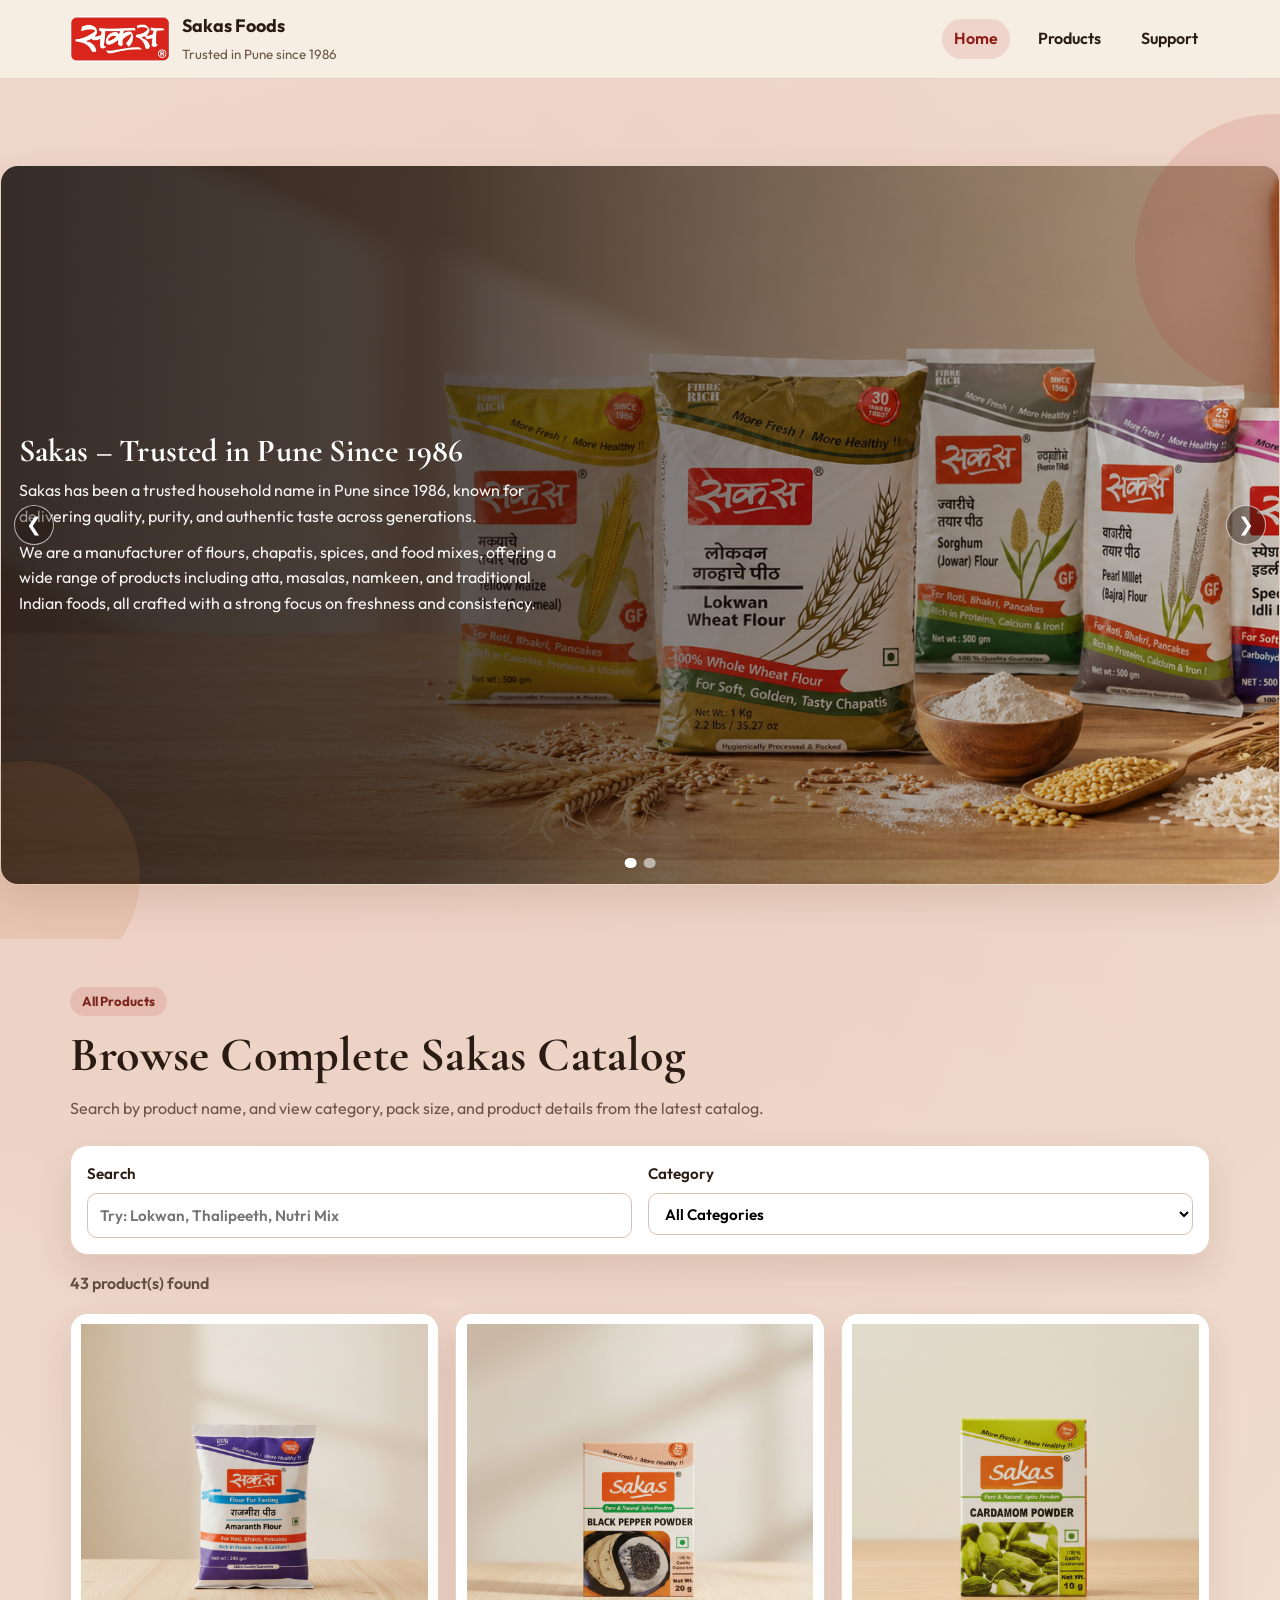
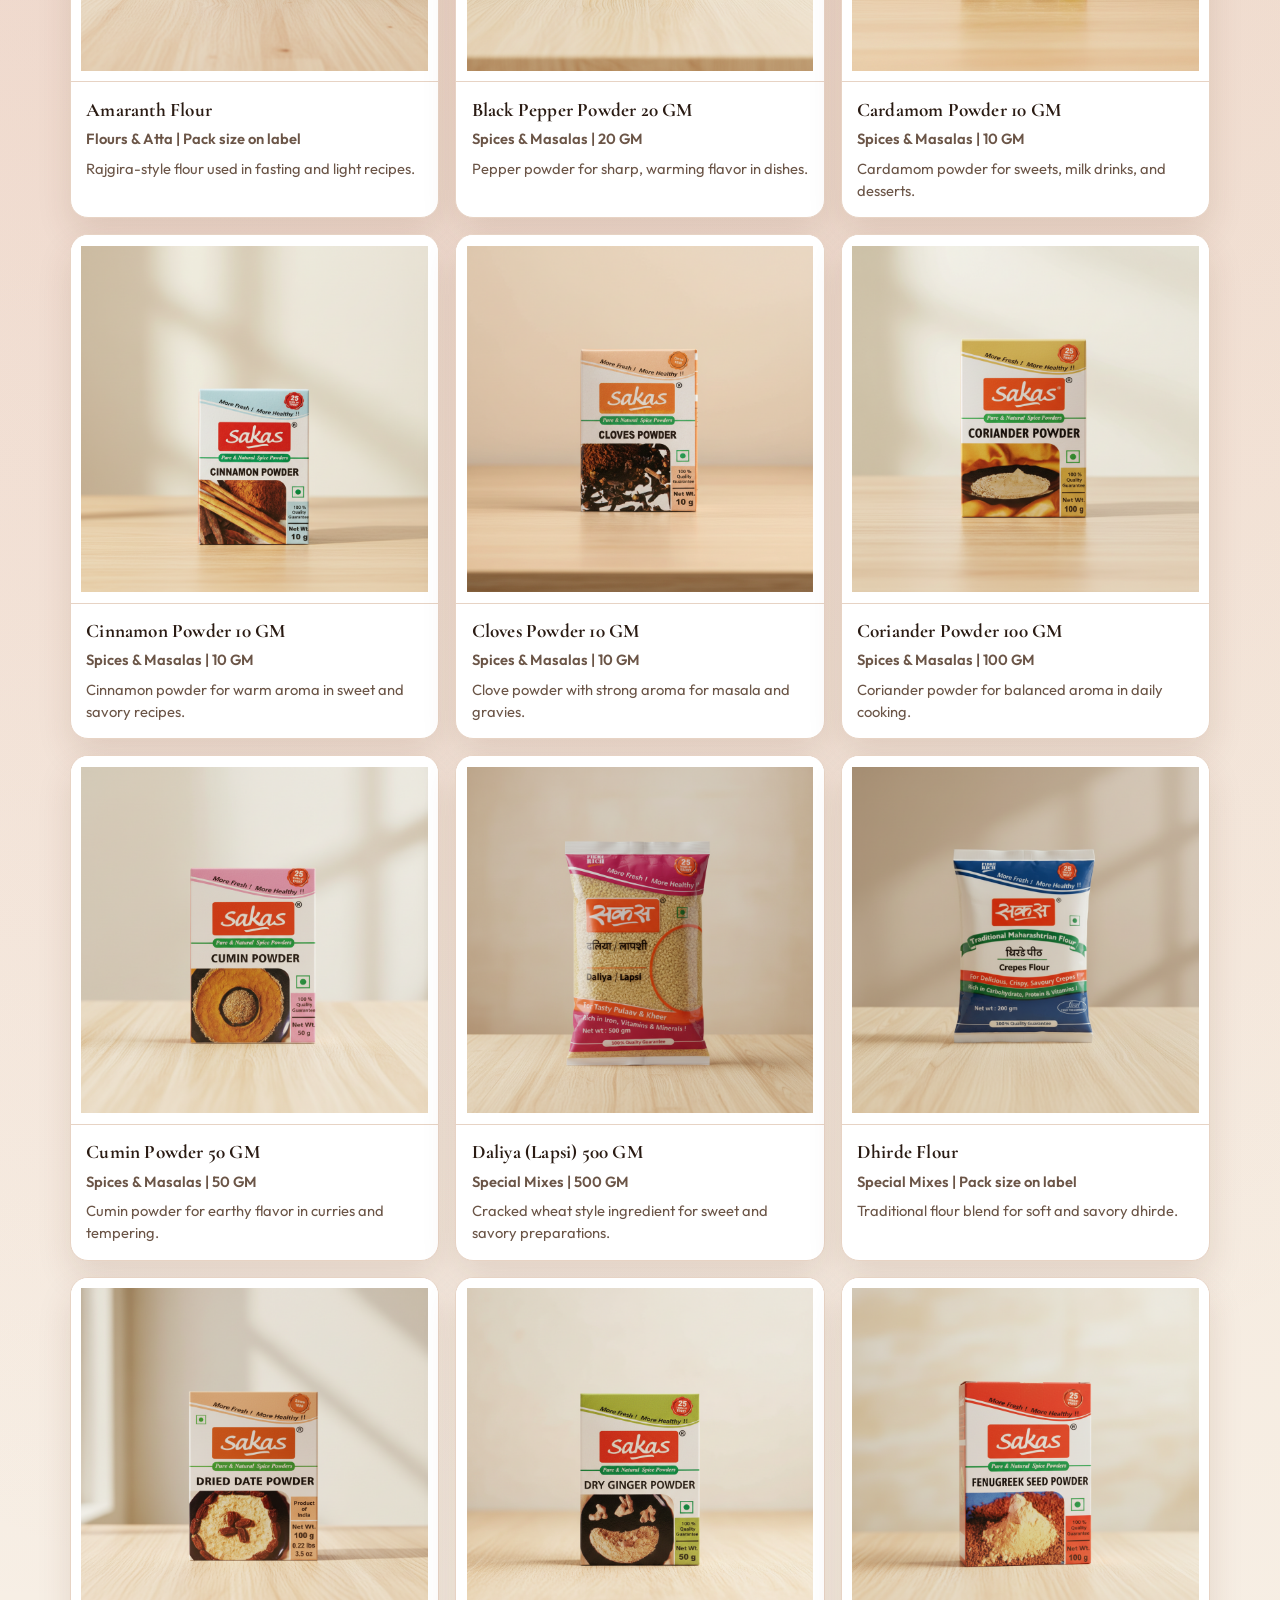
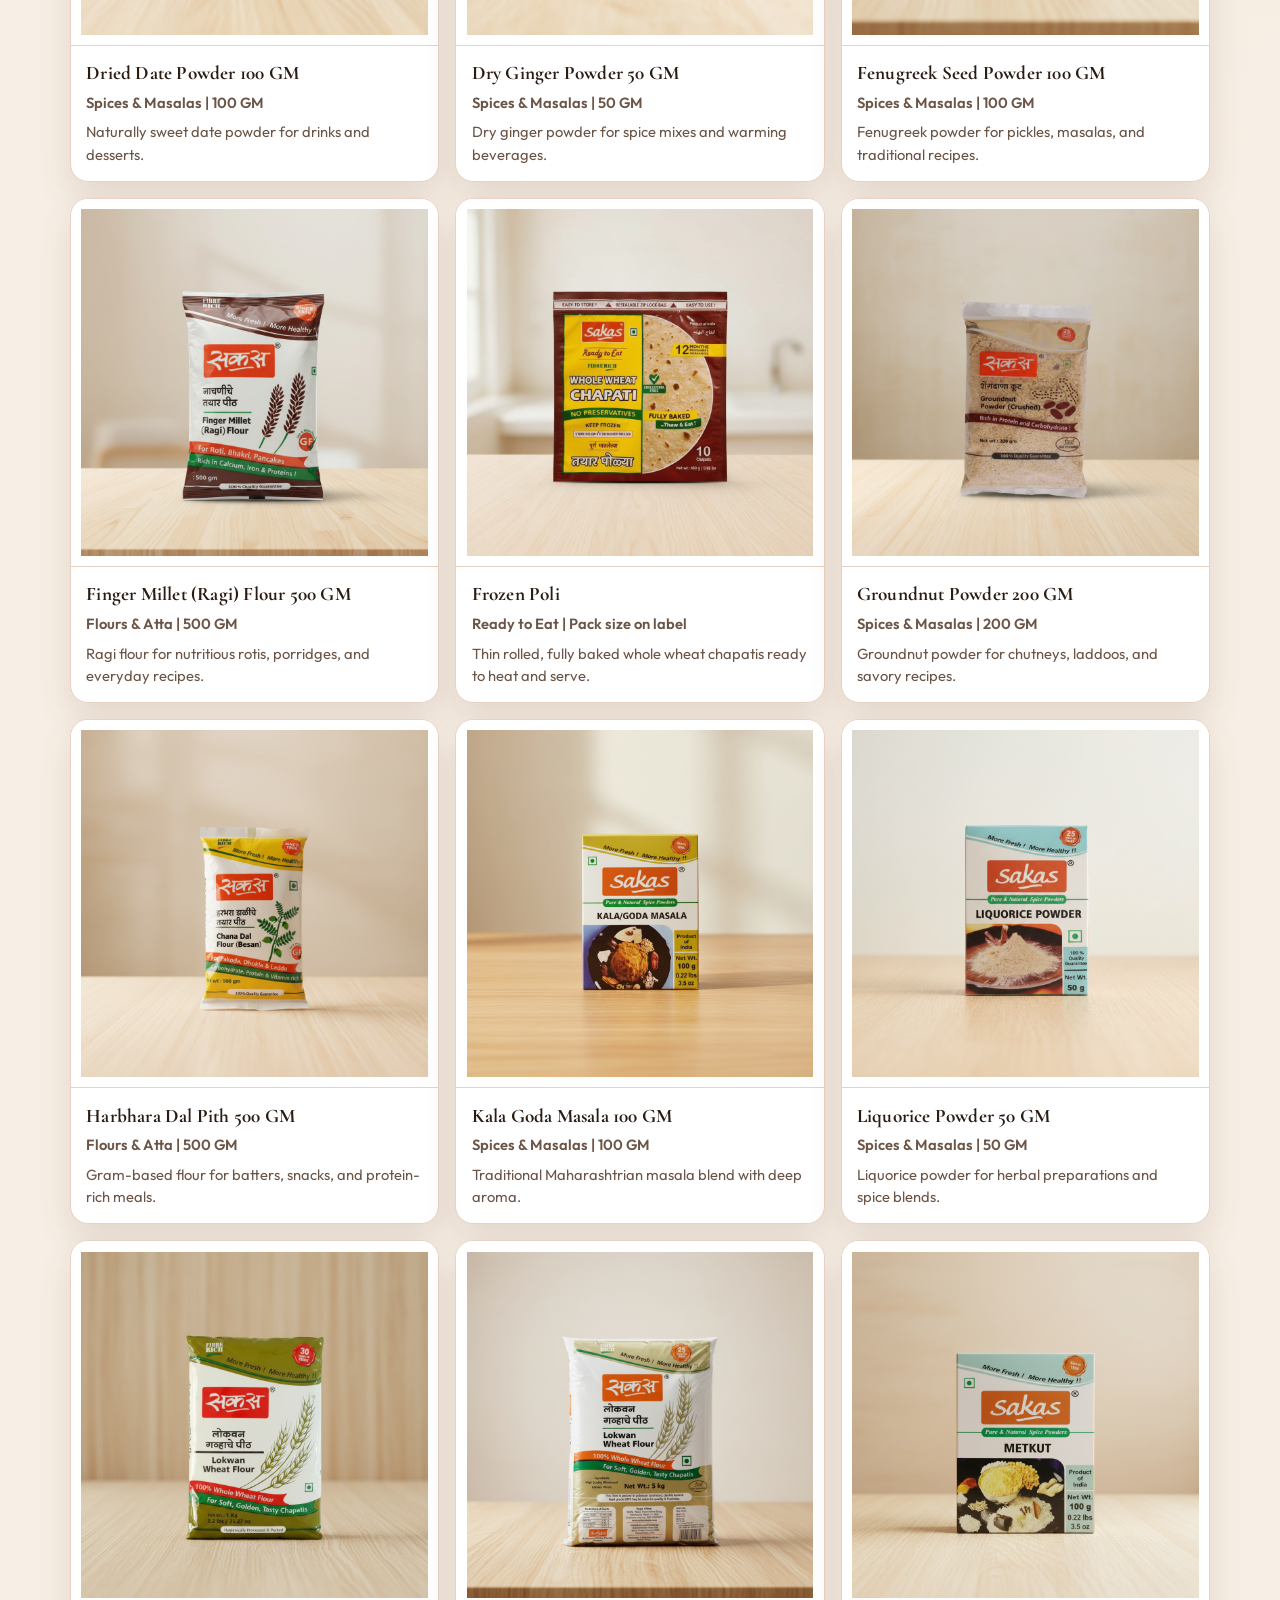
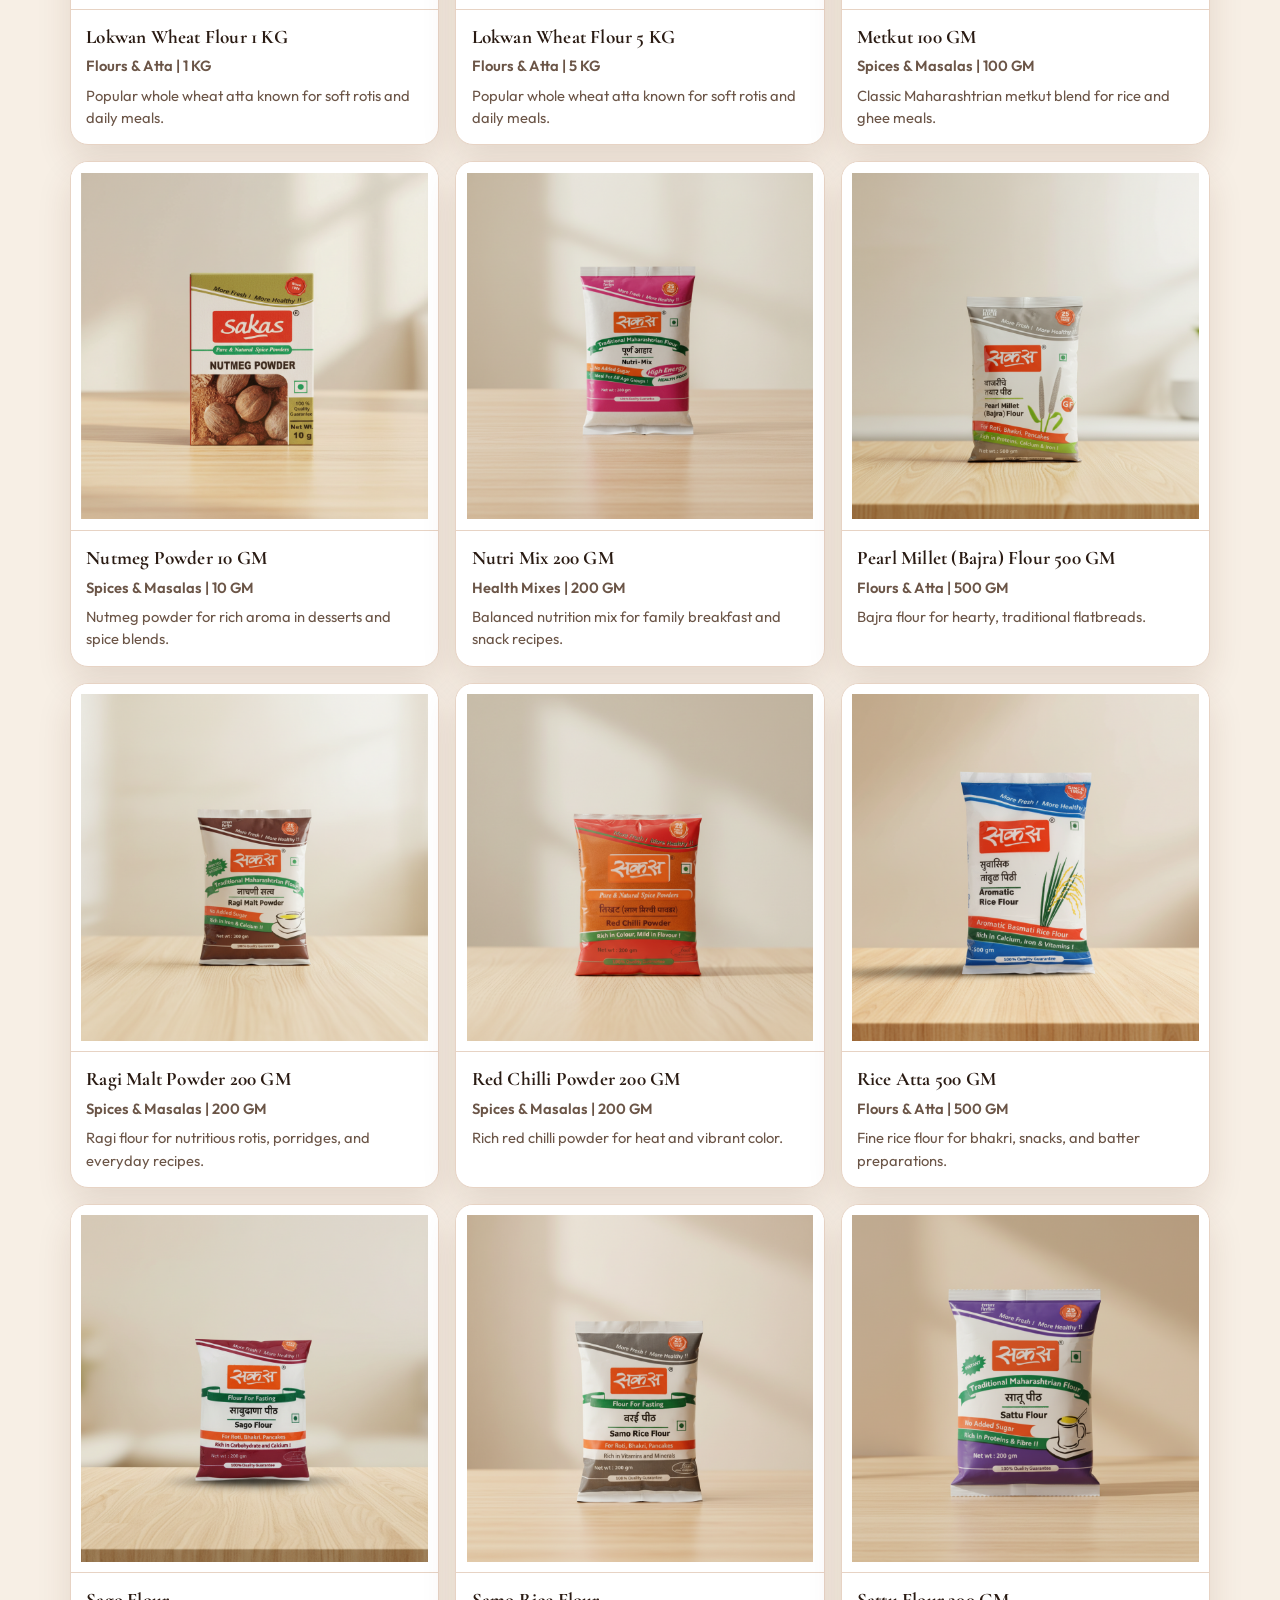
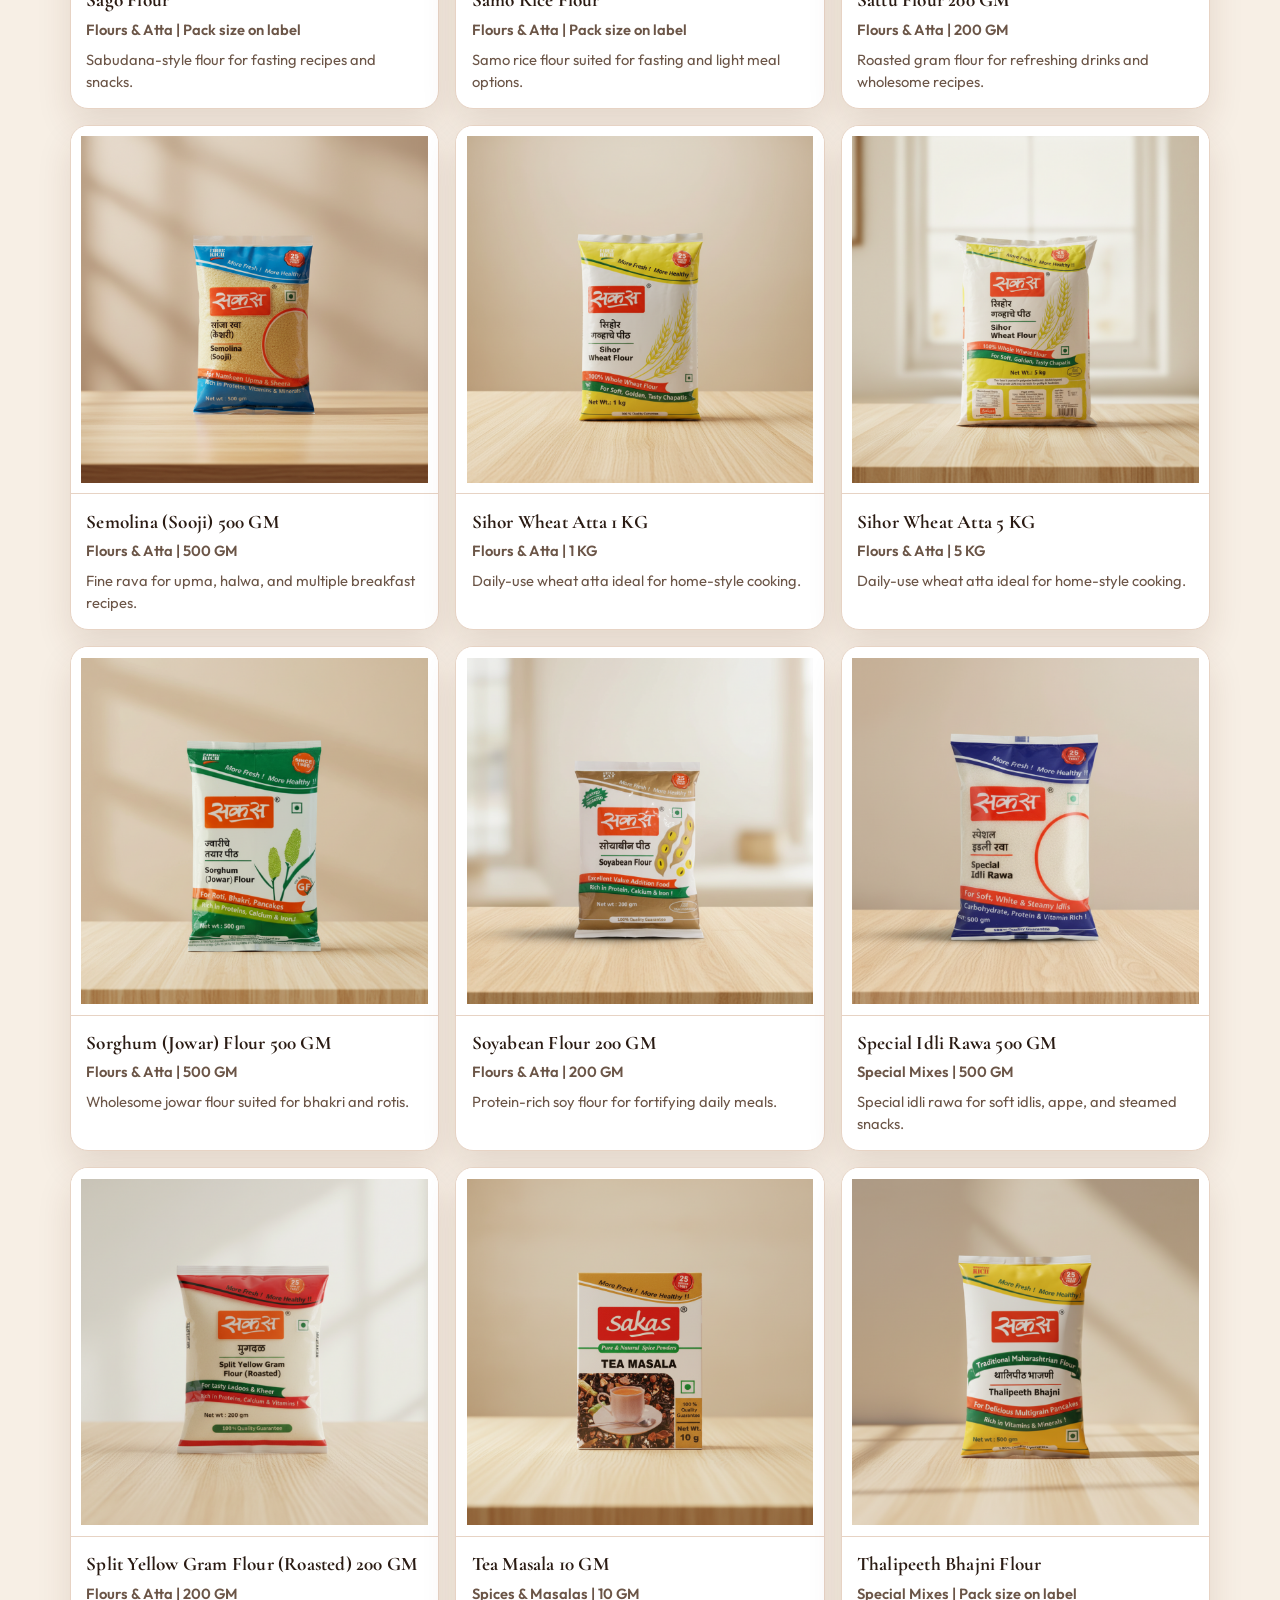
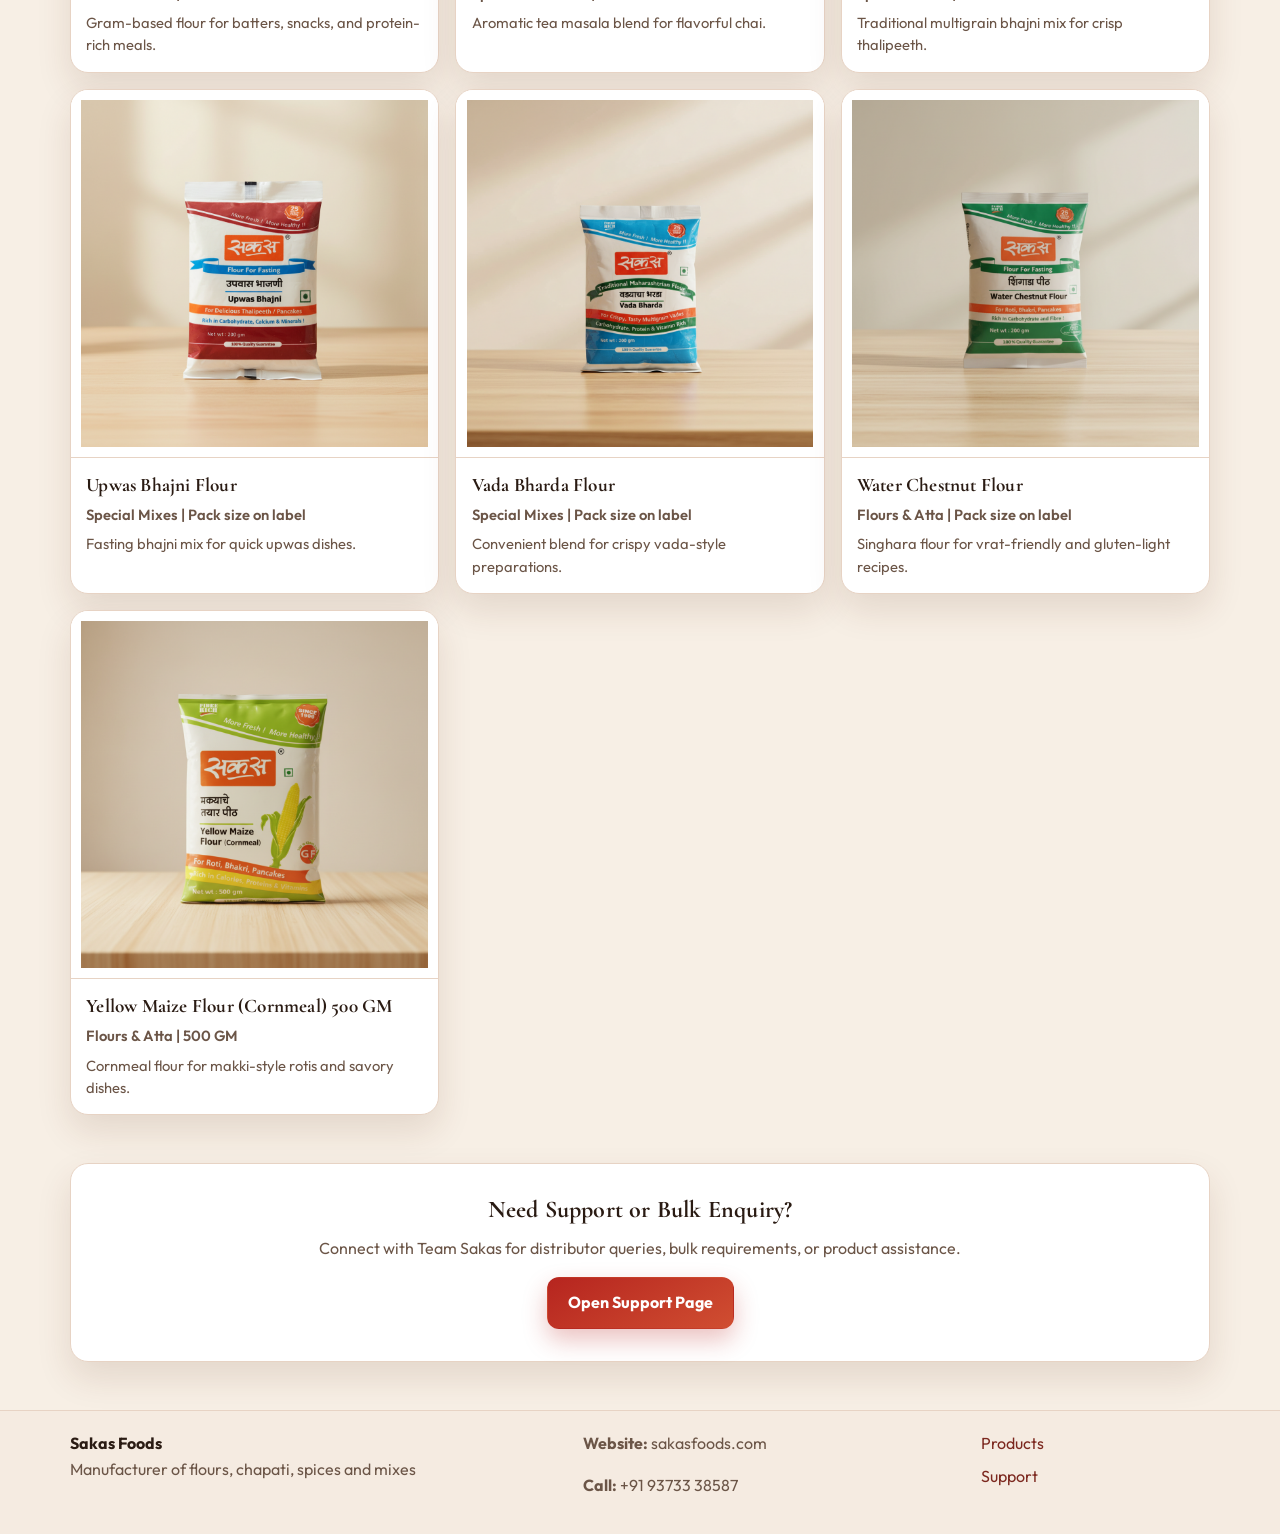
==== index.html @ 44894681 "Initial commit - Website from Godaddy" ====
﻿<!DOCTYPE html>
<html lang="en">
<head>
  <meta charset="UTF-8" />
  <meta name="viewport" content="width=device-width, initial-scale=1.0" />
  <title>Sakas Foods | Premium Flours, Spices and Ready-to-Eat</title>
  <meta
    name="description"
    content="Shop the Sakas Foods range with real product images, quick browsing, and direct support."
  />
  <link rel="preconnect" href="https://fonts.googleapis.com" />
  <link rel="preconnect" href="https://fonts.gstatic.com" crossorigin />
  <link
    href="https://fonts.googleapis.com/css2?family=Cormorant+Garamond:wght@600;700&family=Outfit:wght@300;400;500;600;700&display=swap"
    rel="stylesheet"
  />
  <link rel="stylesheet" href="./assets/styles.css" />
</head>
<body>
  <header class="site-header">
    <div class="container nav-wrap">
      <a class="brand" href="./index.html">
        <img class="brand-logo" src="./assets/Logo.jpg" alt="Sakas Foods logo" />
        <div class="brand-text">
          <strong>Sakas Foods</strong>
          <small>Trusted in Pune since 1986</small>
        </div>
      </a>
      <button class="menu-toggle" aria-label="Toggle menu" data-menu-toggle>Menu</button>
      <nav class="main-nav" data-main-nav>
        <a href="./index.html" class="active">Home</a>
        <a href="#all-products">Products</a>
        <a href="./support.html">Support</a>
      </nav>
    </div>
  </header>

  <main>
    <section class="hero">
      <section class="catalog-banner reveal delay-1" data-slider data-slider-delay="1000">
        <div class="catalog-slides">
          <div class="catalog-slide" data-slide>
            <img src="./assets/banner1.png" alt="Sakas Foods catalog banner 1" />
          </div>
          <div class="catalog-slide active" data-slide>
            <img src="./assets/banner2.png" alt="Sakas Foods catalog banner 2" />
          </div>
        </div>
        <div class="catalog-copy">
          <div class="catalog-copy-inner">
            <h3>Sakas &ndash; Trusted in Pune Since 1986</h3>
            <p>
              Sakas has been a trusted household name in Pune since 1986, known for delivering quality,
              purity, and authentic taste across generations.
            </p>
            <p>
              We are a manufacturer of flours, chapatis, spices, and food mixes, offering a wide range of
              products including atta, masalas, namkeen, and traditional Indian foods, all crafted with a
              strong focus on freshness and consistency.
            </p>
          </div>
        </div>
        <button class="slider-btn slider-btn-prev" type="button" aria-label="Previous catalog banner" data-prev-slide>&#10094;</button>
        <button class="slider-btn slider-btn-next" type="button" aria-label="Next catalog banner" data-next-slide>&#10095;</button>
        <div class="slider-dots" role="tablist" aria-label="Catalog banner selector">
          <button class="slider-dot" type="button" role="tab" aria-selected="false" aria-label="Show catalog banner 1" data-slide-to="0"></button>
          <button class="slider-dot active" type="button" role="tab" aria-selected="true" aria-label="Show catalog banner 2" data-slide-to="1"></button>
        </div>
      </section>
      <div class="hero-shape shape-a"></div>
      <div class="hero-shape shape-b"></div>
    </section>

    <section class="section" id="all-products">
      <div class="container">
        <div class="section-head reveal">
          <p class="eyebrow">All Products</p>
          <h2 class="catalog-title">Browse Complete Sakas Catalog</h2>
          <p class="catalog-subtitle">Search by product name, and view category, pack size, and product details from the latest catalog.</p>
        </div>

        <section class="filters-panel reveal delay-1">
          <label>
            Search
            <input type="text" id="searchInput" placeholder="Try: Lokwan, Thalipeeth, Nutri Mix" />
          </label>
          <label>
            Category
            <select id="categoryFilter">
              <option value="all">All Categories</option>
            </select>
          </label>
        </section>

        <section id="productStats" class="product-stats" aria-live="polite"></section>
        <section id="productGrid" class="product-grid"></section>
        <p id="emptyState" class="empty-state" hidden>No products match your current filters. Try widening your search.</p>
      </div>
    </section>

    <section class="section section-highlight">
      <div class="container cta-card reveal">
        <h2>Need Support or Bulk Enquiry?</h2>
        <p>Connect with Team Sakas for distributor queries, bulk requirements, or product assistance.</p>
        <a class="btn btn-primary" href="./support.html">Open Support Page</a>
      </div>
    </section>
  </main>

  <footer class="site-footer">
    <div class="container footer-grid">
      <div>
        <strong>Sakas Foods</strong>
        <p>Manufacturer of flours, chapati, spices and mixes</p>
      </div>
      <div>
        <p><strong>Website:</strong> sakasfoods.com</p>
        <p><strong>Call:</strong> +91 93733 38587</p>
      </div>
      <div>
        <a href="#all-products">Products</a>
        <a href="./support.html">Support</a>
      </div>
    </div>
  </footer>

  <script src="./assets/app.js"></script>
  <script src="./assets/products.js"></script>
</body>
</html>
---- assets/styles.css ----
﻿:root {
  --bg: #f7efe5;
  --surface: #ffffff;
  --surface-soft: #fff8f1;
  --text: #2a1b13;
  --muted: #6b5547;
  --primary: #b6251f;
  --primary-dark: #8f1915;
  --accent: #f1d1bf;
  --ok: #177245;
  --warn: #a56a00;
  --out: #9f2f2f;
  --border: #e7d3c4;
  --shadow: 0 16px 35px rgba(90, 39, 17, 0.12);
  --radius: 18px;
}

* {
  box-sizing: border-box;
}

body {
  margin: 0;
  font-family: "Outfit", sans-serif;
  color: var(--text);
  background:
    radial-gradient(circle at 8% 8%, rgba(182, 37, 31, 0.11), transparent 28%),
    radial-gradient(circle at 88% 5%, rgba(193, 116, 62, 0.13), transparent 32%),
    var(--bg);
  line-height: 1.6;
}

h1,
h2,
h3 {
  margin: 0 0 0.75rem;
  font-family: "Cormorant Garamond", serif;
  line-height: 1.15;
  letter-spacing: 0.2px;
}

p {
  margin: 0 0 1rem;
  color: var(--muted);
}

a {
  color: inherit;
  text-decoration: none;
}

img {
  max-width: 100%;
  display: block;
}

.container {
  width: min(1140px, 92vw);
  margin: 0 auto;
}

.site-header {
  position: sticky;
  top: 0;
  z-index: 60;
  background: rgba(247, 239, 229, 0.92);
  backdrop-filter: blur(8px);
  border-bottom: 1px solid rgba(182, 37, 31, 0.16);
}

.nav-wrap {
  display: flex;
  align-items: center;
  justify-content: space-between;
  gap: 1rem;
  min-height: 78px;
}

.brand {
  display: inline-flex;
  align-items: center;
  gap: 0.8rem;
}

.brand-logo {
  height: 46px;
  object-fit: cover;
  border-radius: 10px;
}

.brand-text strong {
  display: block;
  font-size: 1.12rem;
}

.brand-text small {
  color: var(--muted);
}

.main-nav {
  display: inline-flex;
  gap: 1rem;
  font-weight: 600;
}

.main-nav a {
  padding: 0.42rem 0.75rem;
  border-radius: 999px;
  transition: all 0.2s ease;
}

.main-nav a:hover,
.main-nav a.active {
  background: rgba(182, 37, 31, 0.12);
  color: var(--primary-dark);
}

.menu-toggle {
  display: none;
  border: 1px solid var(--border);
  background: #fff;
  color: var(--text);
  border-radius: 10px;
  padding: 0.45rem 0.8rem;
  font-weight: 600;
}

.hero {
  position: relative;
  overflow: hidden;
  padding: 4rem 0 3.4rem;
}

.hero-grid {
  display: grid;
  grid-template-columns: 1.12fr 0.88fr;
  gap: 1.8rem;
  align-items: stretch;
}

.eyebrow {
  display: inline-block;
  padding: 0.24rem 0.75rem;
  margin-bottom: 0.8rem;
  border-radius: 999px;
  font-weight: 700;
  font-size: 0.82rem;
  color: #7b241f;
  background: rgba(182, 37, 31, 0.12);
}

.hero-copy h1,
.hero-side-copy h1 {
  font-size: clamp(2.2rem, 4.8vw, 3.9rem);
  margin-bottom: 0.8rem;
}

.hero-actions {
  display: flex;
  gap: 0.8rem;
  flex-wrap: wrap;
  margin-top: 1.3rem;
}

.hero-slider {
  position: relative;
  border-radius: calc(var(--radius) + 4px);
  overflow: hidden;
  border: 1px solid var(--border);
  box-shadow: var(--shadow);
  min-height: 360px;
}

.hero-slides {
  position: relative;
  height: 100%;
}

.hero-slide {
  position: absolute;
  inset: 0;
  opacity: 0;
  transition: opacity 0.45s ease;
}

.hero-slide.active {
  opacity: 1;
  z-index: 2;
}

.hero-slide img {
  width: 100%;
  height: 100%;
  min-height: 360px;
  object-fit: cover;
}

.hero-slide-caption {
  position: absolute;
  left: 1rem;
  right: 1rem;
  bottom: 1rem;
  z-index: 4;
  max-width: 560px;
  background: rgba(19, 10, 7, 0.62);
  border: 1px solid rgba(255, 255, 255, 0.24);
  border-radius: 12px;
  padding: 0.8rem 0.95rem;
  backdrop-filter: blur(2px);
}

.hero-slide-caption p {
  margin: 0;
  color: #fff;
  line-height: 1.4;
}

.hero-slide-title {
  font-family: "Cormorant Garamond", serif;
  font-size: 1.25rem;
  font-weight: 700;
  margin-bottom: 0.28rem !important;
}

.slider-btn {
  position: absolute;
  top: 50%;
  transform: translateY(-50%);
  width: 40px;
  height: 40px;
  border: 1px solid rgba(255, 255, 255, 0.65);
  background: rgba(35, 21, 14, 0.42);
  color: #fff;
  border-radius: 999px;
  font-size: 1.2rem;
  line-height: 1;
  cursor: pointer;
  z-index: 5;
}

.slider-btn-prev {
  left: 0.8rem;
}

.slider-btn-next {
  right: 0.8rem;
}

.slider-dots {
  position: absolute;
  left: 50%;
  bottom: 0.95rem;
  transform: translateX(-50%);
  display: inline-flex;
  gap: 0.42rem;
  z-index: 5;
}

.slider-dot {
  width: 10px;
  height: 10px;
  border: 0;
  border-radius: 999px;
  background: rgba(255, 255, 255, 0.55);
  cursor: pointer;
}

.slider-dot.active {
  background: #fff;
}

.hero-side-copy {
  background: rgba(255, 255, 255, 0.72);
  border: 1px solid var(--border);
  border-radius: var(--radius);
  padding: 1.3rem 1.3rem 1.1rem;
  box-shadow: var(--shadow);
}

.hero-side-copy p {
  margin-bottom: 0.82rem;
}

.hero-intro-label {
  margin-bottom: 0.42rem !important;
  font-weight: 700;
  color: #4f372b;
}

.hero-feature-list {
  margin: 0 0 0.9rem;
  padding-left: 1.05rem;
  color: #4f372b;
}

.hero-feature-list li {
  margin-bottom: 0.3rem;
}

.hero-short-copy {
  margin-bottom: 0;
  padding: 0.6rem 0.7rem;
  border-radius: 10px;
  border: 1px dashed #d5b7a1;
  background: #fff8f2;
}

.btn {
  display: inline-flex;
  align-items: center;
  justify-content: center;
  border-radius: 12px;
  padding: 0.76rem 1.25rem;
  border: 1px solid transparent;
  font-weight: 700;
  cursor: pointer;
  transition: all 0.22s ease;
}

.btn-primary {
  color: #fff;
  background: linear-gradient(150deg, var(--primary), #d04e31);
  box-shadow: 0 11px 24px rgba(182, 37, 31, 0.28);
}

.btn-primary:hover {
  transform: translateY(-2px);
  box-shadow: 0 16px 26px rgba(182, 37, 31, 0.35);
}

.btn-outline {
  border-color: var(--border);
  background: #fff;
}

.btn-outline:hover {
  background: var(--surface-soft);
}

.section {
  padding: 3rem 0;
}

.section-head {
  margin-bottom: 1.35rem;
}

.section-head h2,
.catalog-title {
  font-size: clamp(2rem, 4vw, 3rem);
}

.featured-grid {
  display: grid;
  grid-template-columns: repeat(4, minmax(0, 1fr));
  gap: 1rem;
}

.featured-card,
.cta-card,
.filters-panel,
.support-card,
.store-info,
.product-card {
  background: var(--surface);
  border: 1px solid var(--border);
  border-radius: var(--radius);
  box-shadow: var(--shadow);
}

.featured-card {
  overflow: hidden;
}

.featured-card img {
  width: 100%;
  aspect-ratio: 1 / 1;
  object-fit: contain;
  background: #fff;
  padding: 0.5rem;
}

.featured-card h3,
.featured-card p {
  padding: 0 1rem;
}

.featured-card h3 {
  margin-top: 0.9rem;
  font-size: 1.45rem;
}

.featured-card p {
  margin-bottom: 1rem;
}

.section-highlight {
  padding-top: 0;
}

.cta-card {
  padding: 2rem;
  text-align: center;
}

.catalog-subtitle {
  margin-bottom: 0;
}

.catalog-banner {
  position: relative;
  margin-top: 1.35rem;
  border-radius: var(--radius);
  overflow: hidden;
  border: 1px solid var(--border);
  box-shadow: var(--shadow);
  aspect-ratio: 16 / 9;
}

.catalog-slides {
  position: relative;
  height: 100%;
}

.catalog-slide {
  position: absolute;
  inset: 0;
  opacity: 0;
  transition: opacity 0.45s ease;
}

.catalog-slide.active {
  opacity: 1;
  z-index: 2;
}

.catalog-banner img {
  width: 100%;
  height: 100%;
  object-fit: cover;
}

.catalog-copy {
  position: absolute;
  inset: 0;
  z-index: 4;
  display: flex;
  align-items: center;
  padding: 1rem 1.1rem;
  background: linear-gradient(
    90deg,
    rgba(19, 10, 7, 0.84) 0%,
    rgba(19, 10, 7, 0.72) 34%,
    rgba(19, 10, 7, 0.46) 58%,
    rgba(19, 10, 7, 0.08) 100%
  );
}

.catalog-copy h3 {
  color: #fff;
  font-size: clamp(1.45rem, 2.9vw, 2rem);
  margin-bottom: 0.55rem;
}

.catalog-copy-inner {
  max-width: 550px;
}

.catalog-copy p {
  color: rgba(255, 255, 255, 0.95);
  margin-bottom: 0.65rem;
}

.catalog-copy p:last-child {
  margin-bottom: 0;
}

.filters-panel {
  display: grid;
  grid-template-columns: repeat(2, minmax(0, 1fr));
  gap: 1rem;
  padding: 1rem;
  margin: 1.5rem 0 1rem;
}

.filters-panel label {
  display: block;
  font-weight: 600;
  font-size: 0.95rem;
}

.filters-panel input,
.filters-panel select,
.support-form input,
.support-form textarea {
  width: 100%;
  margin-top: 0.4rem;
  border: 1px solid #d9c1ad;
  border-radius: 10px;
  padding: 0.6rem 0.72rem;
  font: inherit;
  background: #fff;
}

.filters-panel input:focus,
.filters-panel select:focus,
.support-form input:focus,
.support-form textarea:focus {
  border-color: var(--primary);
  outline: none;
  box-shadow: 0 0 0 3px rgba(182, 37, 31, 0.14);
}

.product-stats {
  margin: 0.35rem 0 1rem;
  color: #634f43;
  font-weight: 600;
}

.product-grid {
  display: grid;
  grid-template-columns: repeat(3, minmax(0, 1fr));
  gap: 1rem;
}

.product-card {
  overflow: hidden;
}

.product-image-wrap {
  background: var(--surface-soft);
  border-bottom: 1px solid var(--border);
}

.product-image-wrap img {
  width: 100%;
  aspect-ratio: 1 / 1;
  object-fit: contain;
  background: #fff;
  padding: 0.65rem;
}

.product-content {
  padding: 0.95rem;
}

.product-content h3 {
  margin-bottom: 0.35rem;
  font-size: 1.2rem;
  line-height: 1.25;
}

.product-info {
  margin-bottom: 0.45rem;
  font-size: 0.92rem;
  color: #6b5547;
  font-weight: 600;
}

.product-desc {
  margin-bottom: 0;
  font-size: 0.92rem;
  line-height: 1.5;
}

.empty-state {
  margin-top: 1rem;
  text-align: center;
  font-weight: 600;
}

.support-layout {
  display: grid;
  gap: 1.2rem;
  grid-template-columns: 1.25fr 1fr;
}

.support-card,
.store-info {
  padding: 1.2rem;
}

.support-banner {
  border-radius: 12px;
  overflow: hidden;
  margin-bottom: 1rem;
}

.support-form {
  display: grid;
  gap: 0.8rem;
}

#formStatus {
  margin: 0;
  font-weight: 600;
}

.site-footer {
  border-top: 1px solid var(--border);
  background: #f5ebe1;
  padding: 1.25rem 0;
}

.footer-grid {
  display: grid;
  grid-template-columns: 1.3fr 1fr 0.6fr;
  gap: 1rem;
}

.footer-grid a {
  display: block;
  margin-bottom: 0.45rem;
  color: #7c281f;
}

.map-link {
  display: inline-block;
  margin-top: 0.35rem;
  color: var(--primary-dark);
  font-weight: 700;
  text-decoration: underline;
}

.location-grid {
  display: grid;
  grid-template-columns: 1fr;
  gap: 1rem;
}

.location-card {
  padding: 1rem;
  background: var(--surface);
  border: 1px solid var(--border);
  border-radius: var(--radius);
  box-shadow: var(--shadow);
}

.hero-shape {
  position: absolute;
  border-radius: 999px;
  pointer-events: none;
}

.shape-a {
  width: 280px;
  height: 280px;
  right: -135px;
  top: 35px;
  background: rgba(182, 37, 31, 0.12);
}

.shape-b {
  width: 230px;
  height: 230px;
  left: -90px;
  bottom: -52px;
  background: rgba(193, 116, 62, 0.14);
}

.reveal {
  opacity: 0;
  transform: translateY(14px);
  animation: revealUp 0.55s ease forwards;
}

.delay-1 { animation-delay: 0.1s; }
.delay-2 { animation-delay: 0.2s; }
.delay-3 { animation-delay: 0.3s; }
.delay-4 { animation-delay: 0.4s; }

@keyframes revealUp {
  to {
    opacity: 1;
    transform: translateY(0);
  }
}

@media (max-width: 980px) {
  .hero-grid,
  .support-layout {
    grid-template-columns: 1fr;
  }

  .hero-slider,
  .hero-slide img {
    min-height: 300px;
  }

  .hero-slide-caption {
    max-width: calc(100% - 2rem);
  }

  .featured-grid {
    grid-template-columns: repeat(2, minmax(0, 1fr));
  }

  .filters-panel {
    grid-template-columns: repeat(2, minmax(0, 1fr));
  }

  .product-grid {
    grid-template-columns: repeat(2, minmax(0, 1fr));
  }

  .location-grid {
    grid-template-columns: 1fr;
  }

  .footer-grid {
    grid-template-columns: 1fr;
  }
}

@media (max-width: 700px) {
  .menu-toggle {
    display: inline-flex;
  }

  .main-nav {
    position: absolute;
    top: 78px;
    left: 0;
    right: 0;
    display: none;
    flex-direction: column;
    padding: 0.9rem 4vw 1rem;
    background: #fff9f4;
    border-bottom: 1px solid var(--border);
  }

  .main-nav.open {
    display: flex;
  }

  .featured-grid,
  .filters-panel,
  .product-grid,
  .location-grid {
    grid-template-columns: 1fr;
  }

  .hero-slider,
  .hero-slide img {
    min-height: 250px;
  }

  .hero-side-copy {
    padding: 1rem;
  }

  .hero-slide-caption {
    left: 0.65rem;
    right: 0.65rem;
    bottom: 0.65rem;
    padding: 0.62rem 0.72rem;
  }

  .hero-slide-title {
    font-size: 1.08rem;
  }

  .catalog-copy {
    padding: 0.75rem 0.82rem;
  }

  .catalog-copy h3 {
    font-size: 1.3rem;
  }

  .catalog-copy p {
    font-size: 0.93rem;
  }
}
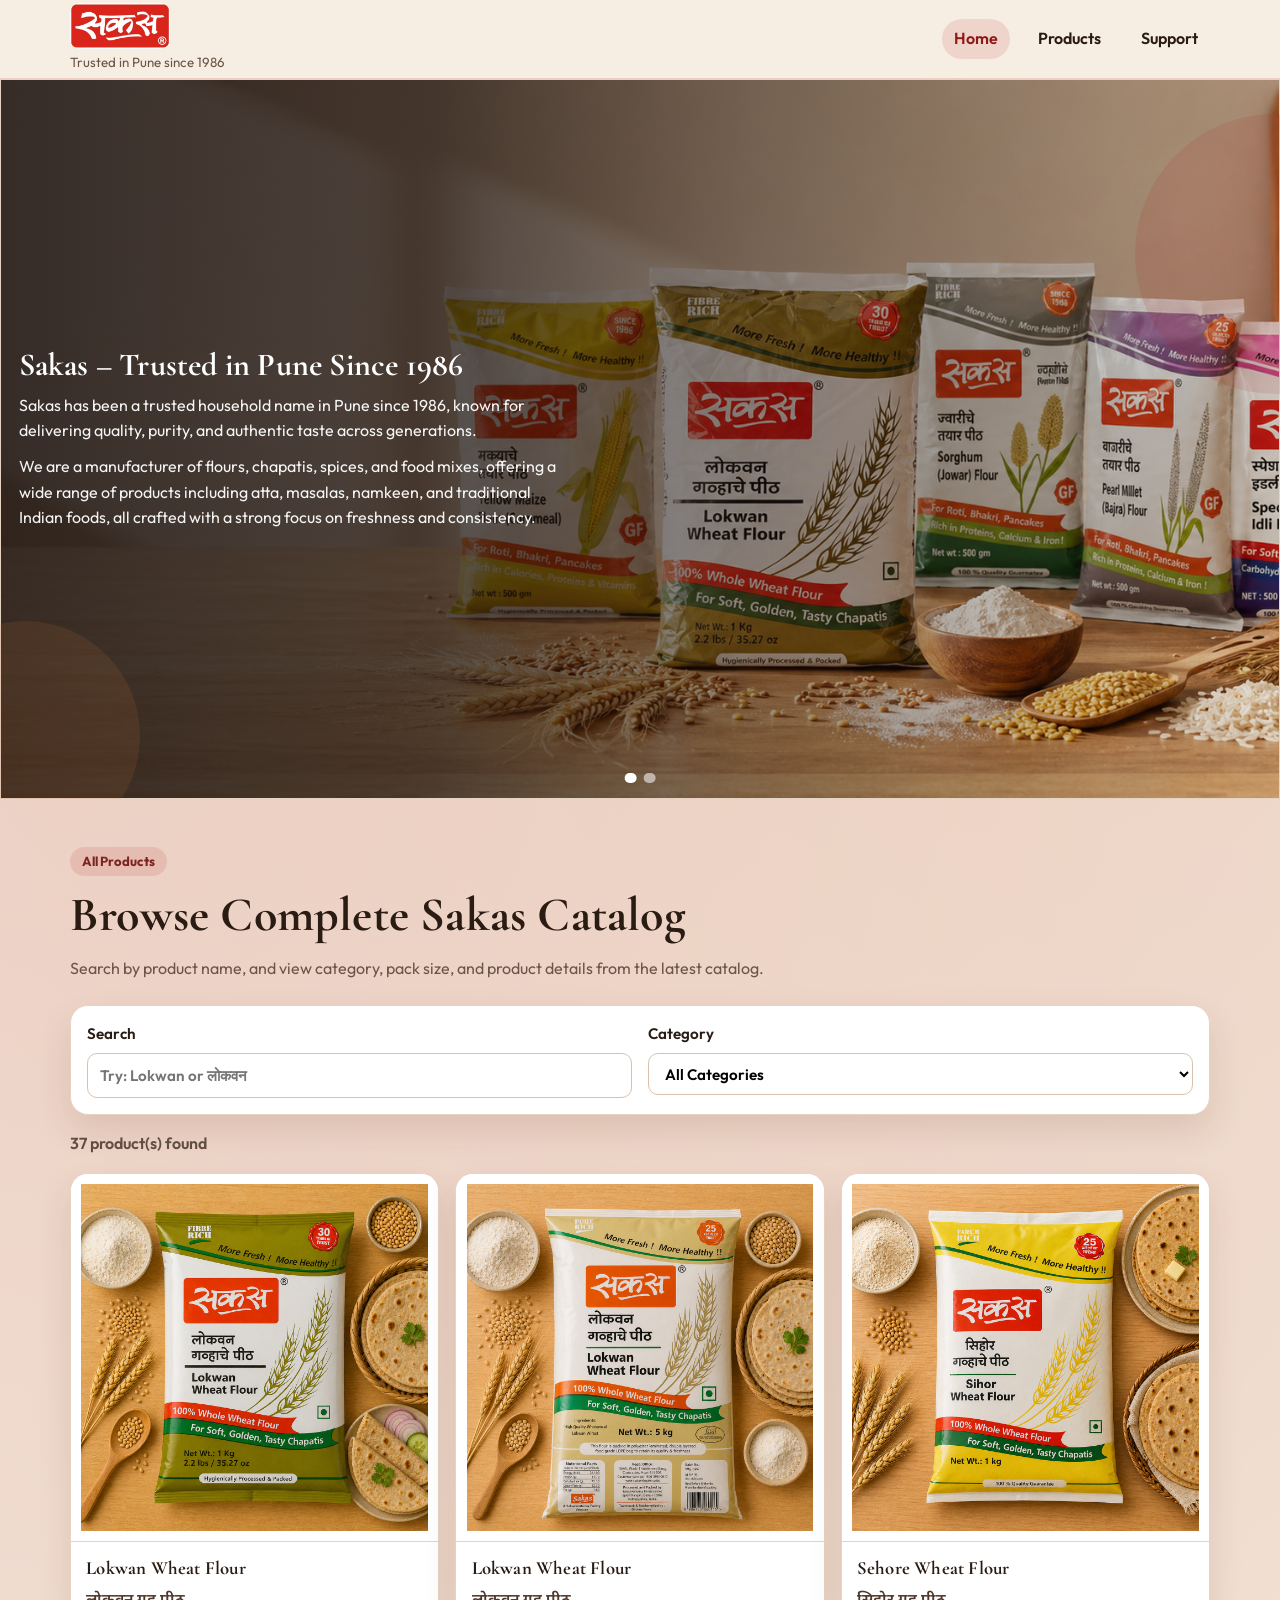
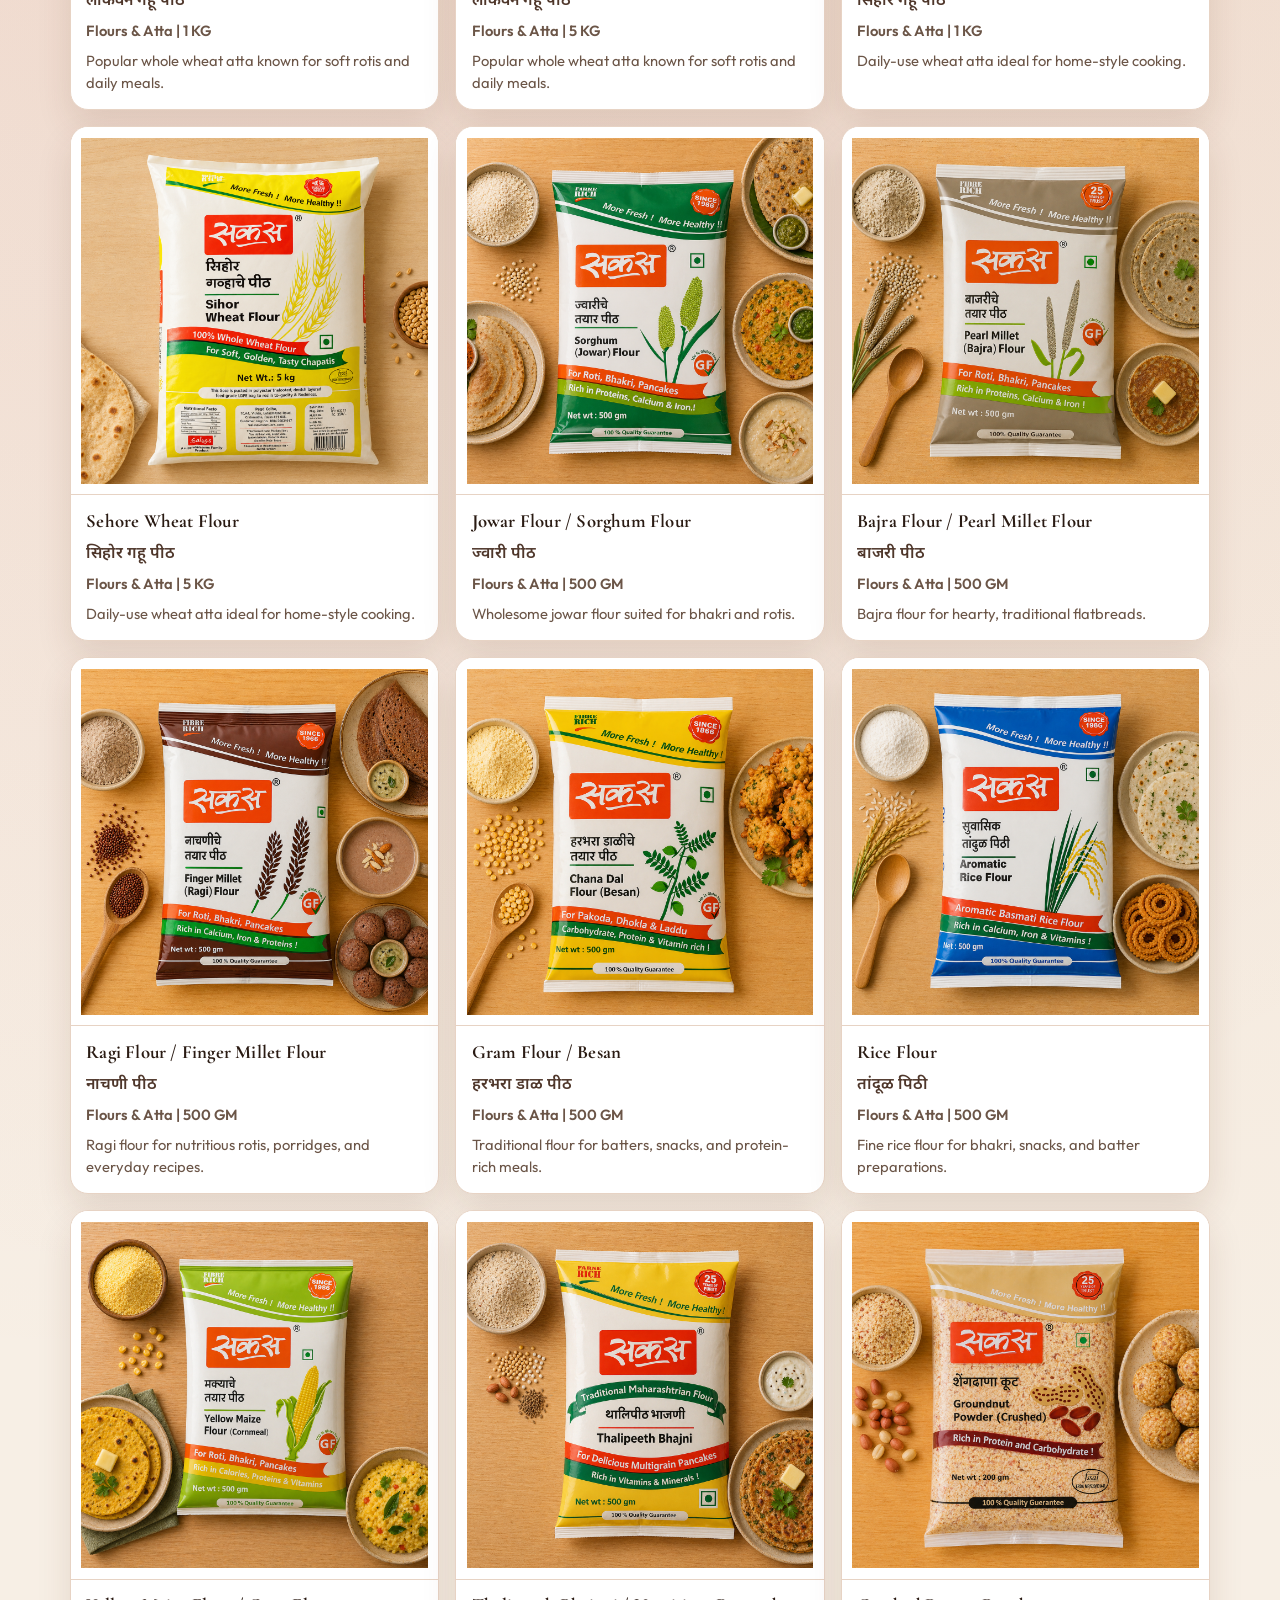
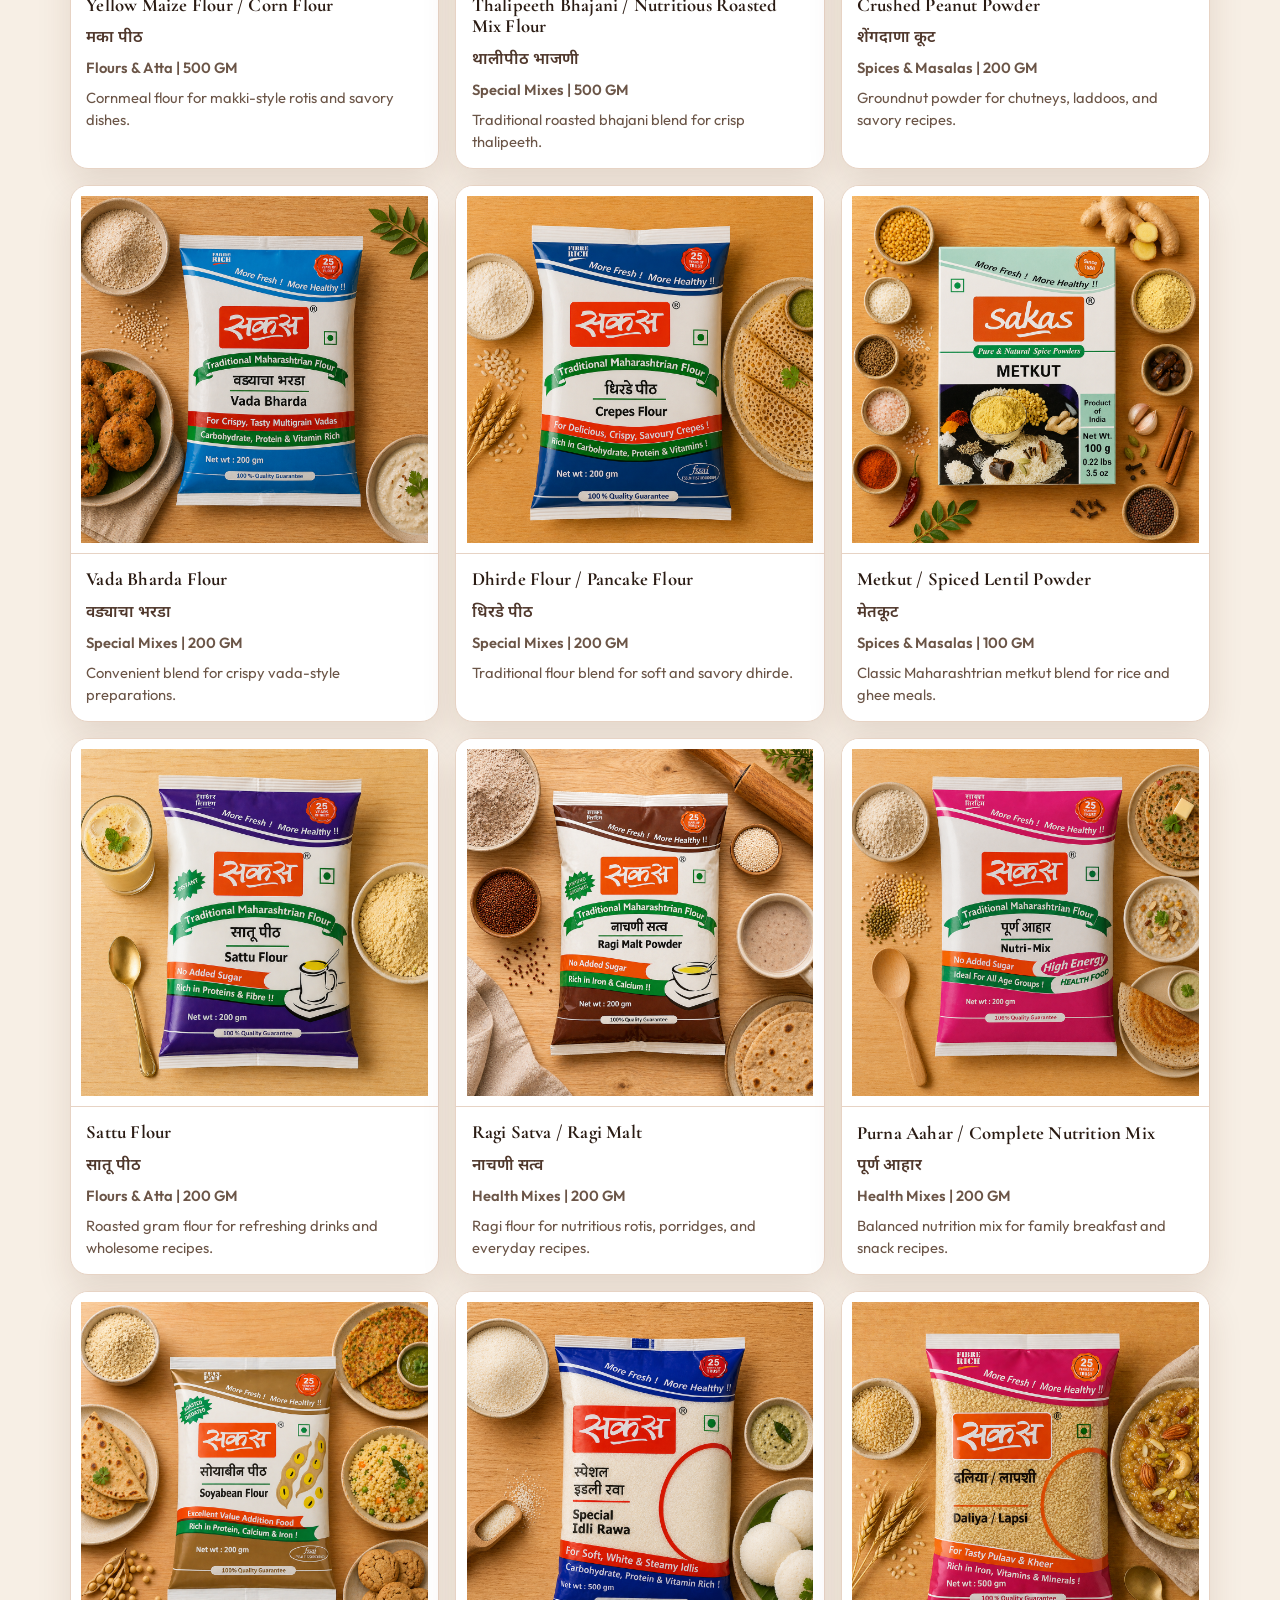
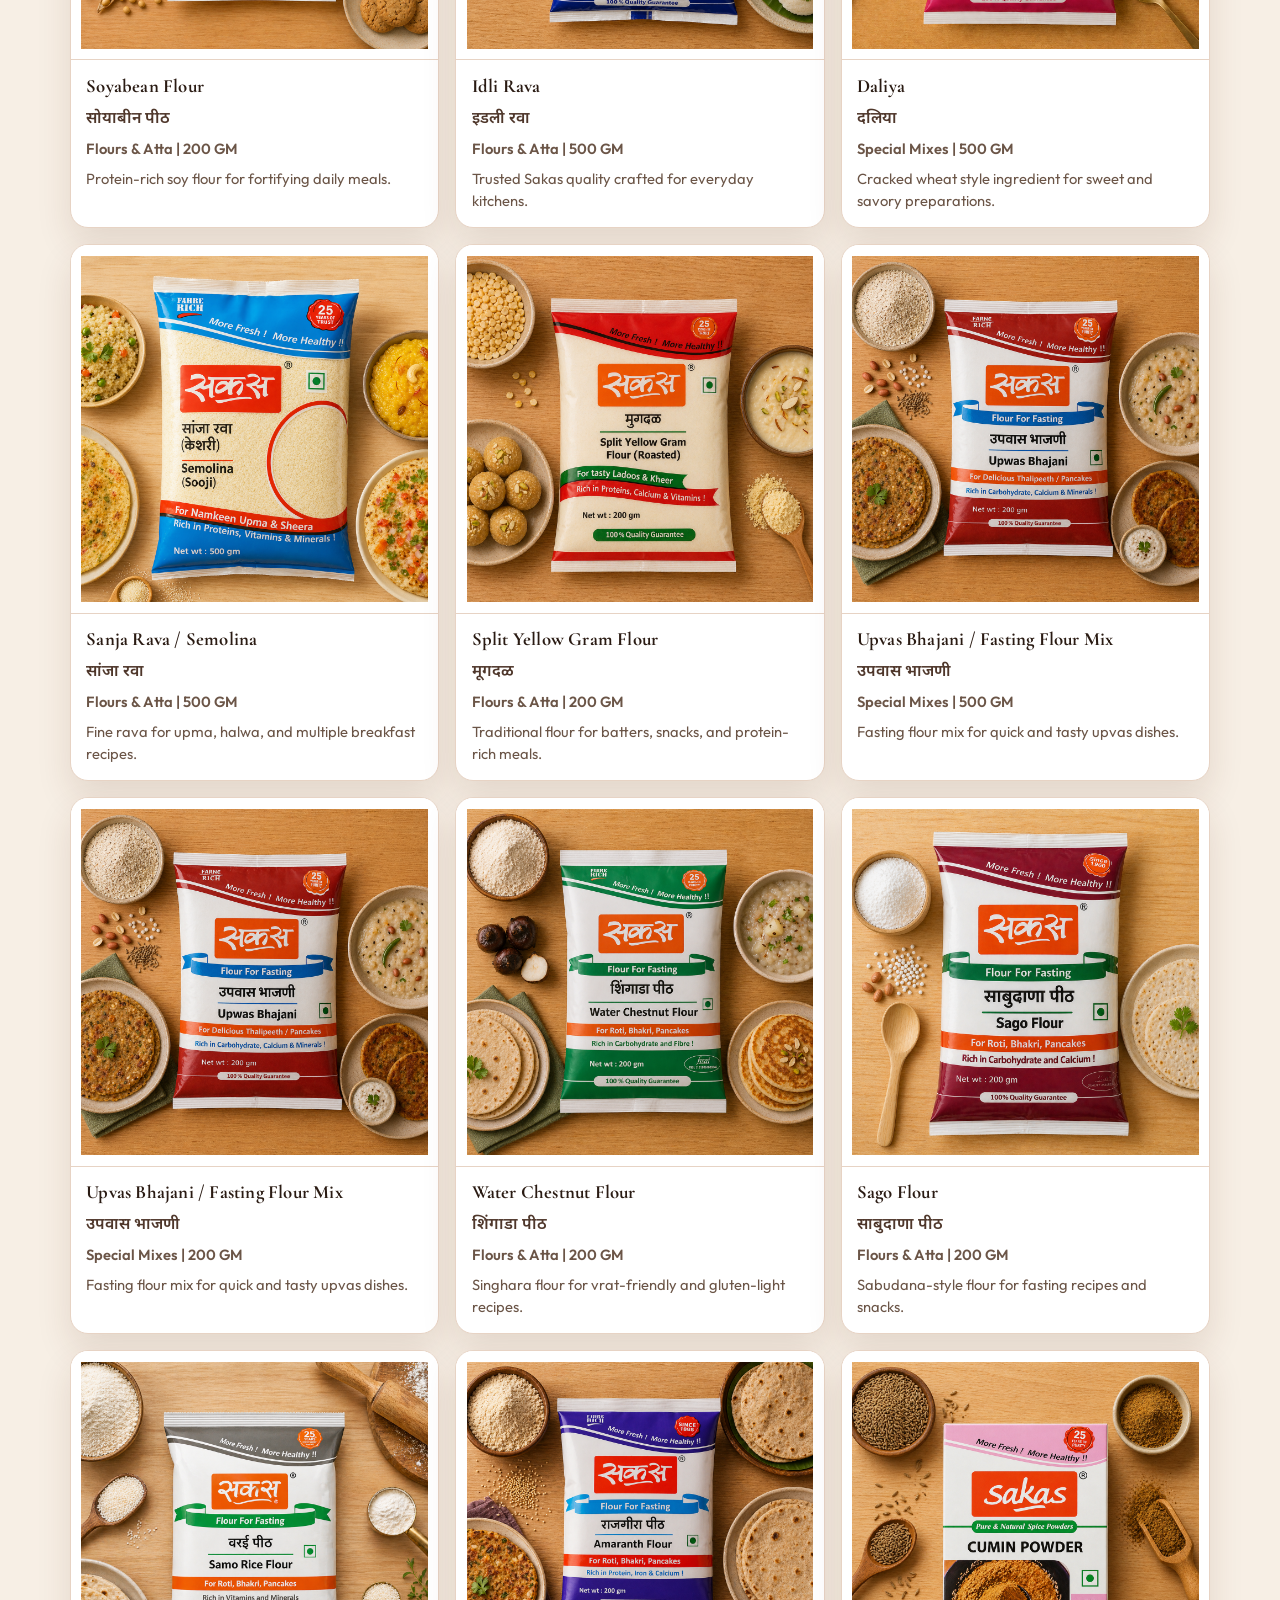
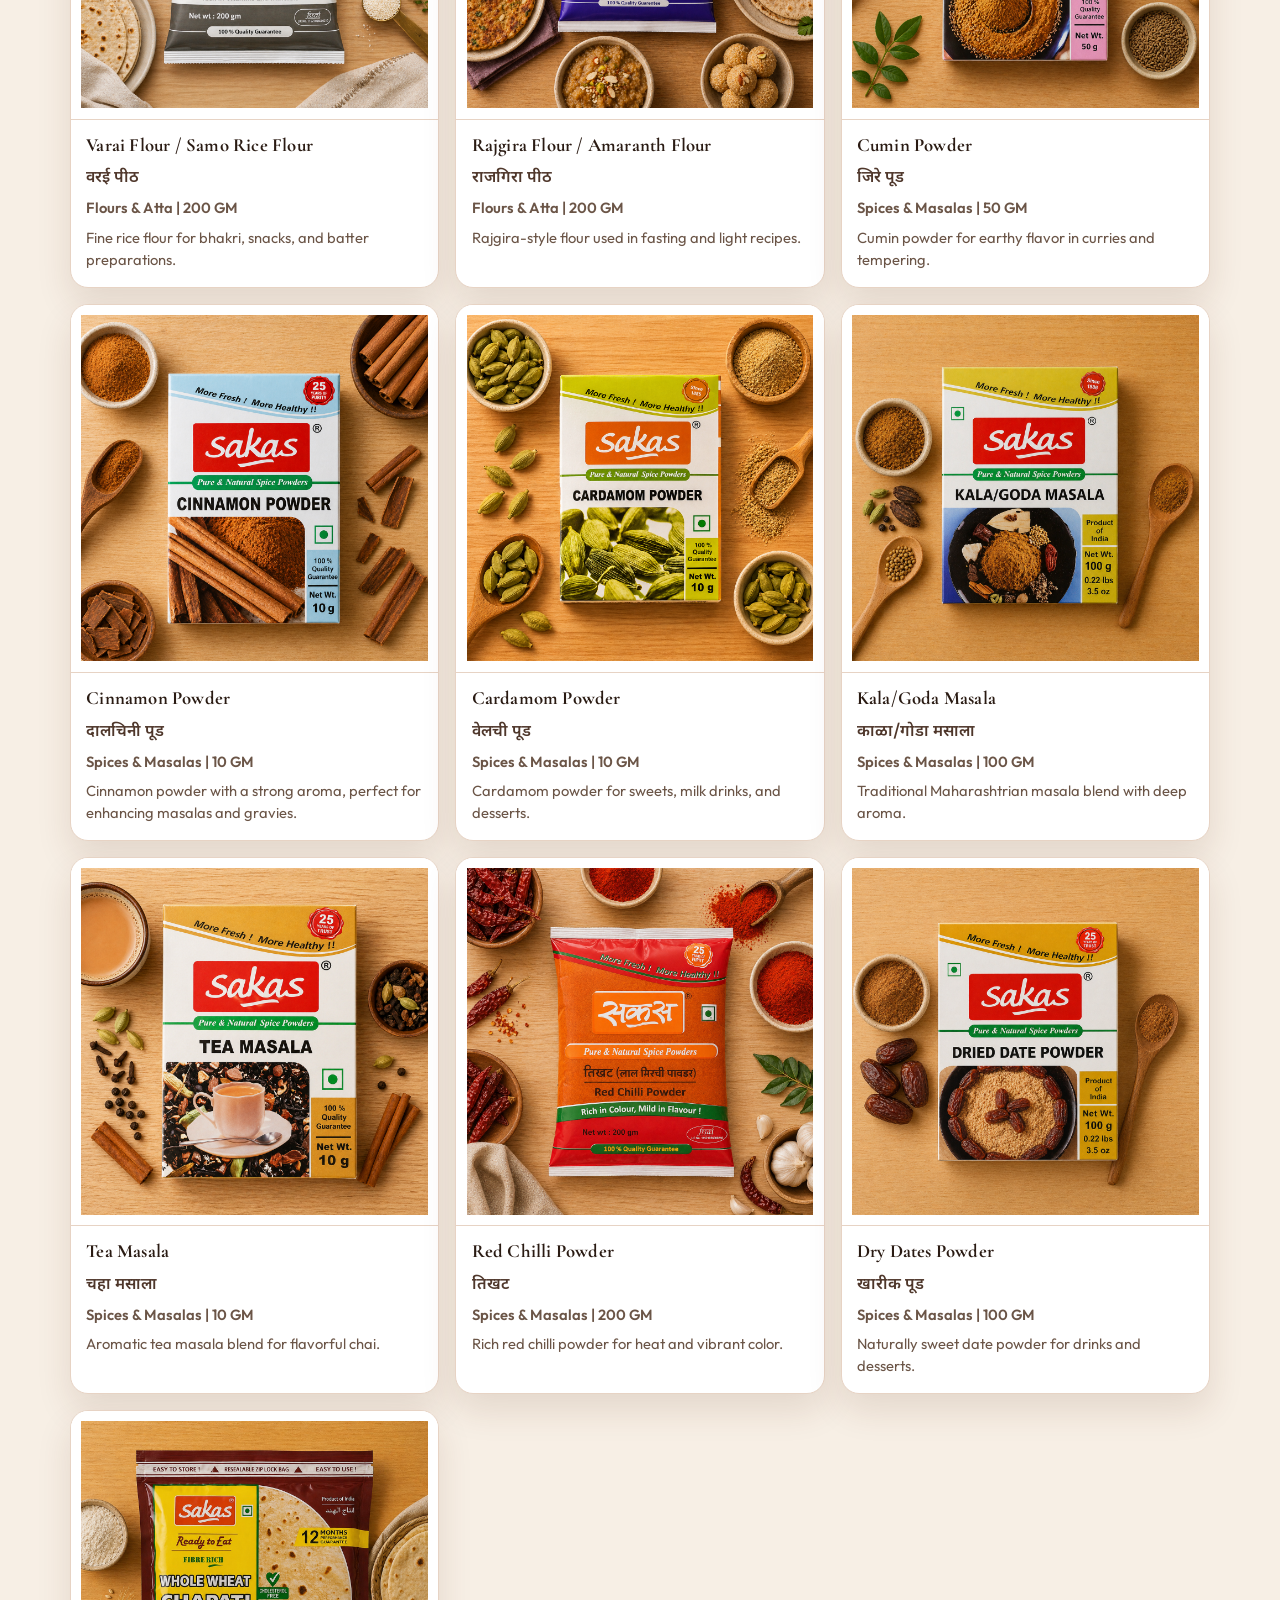
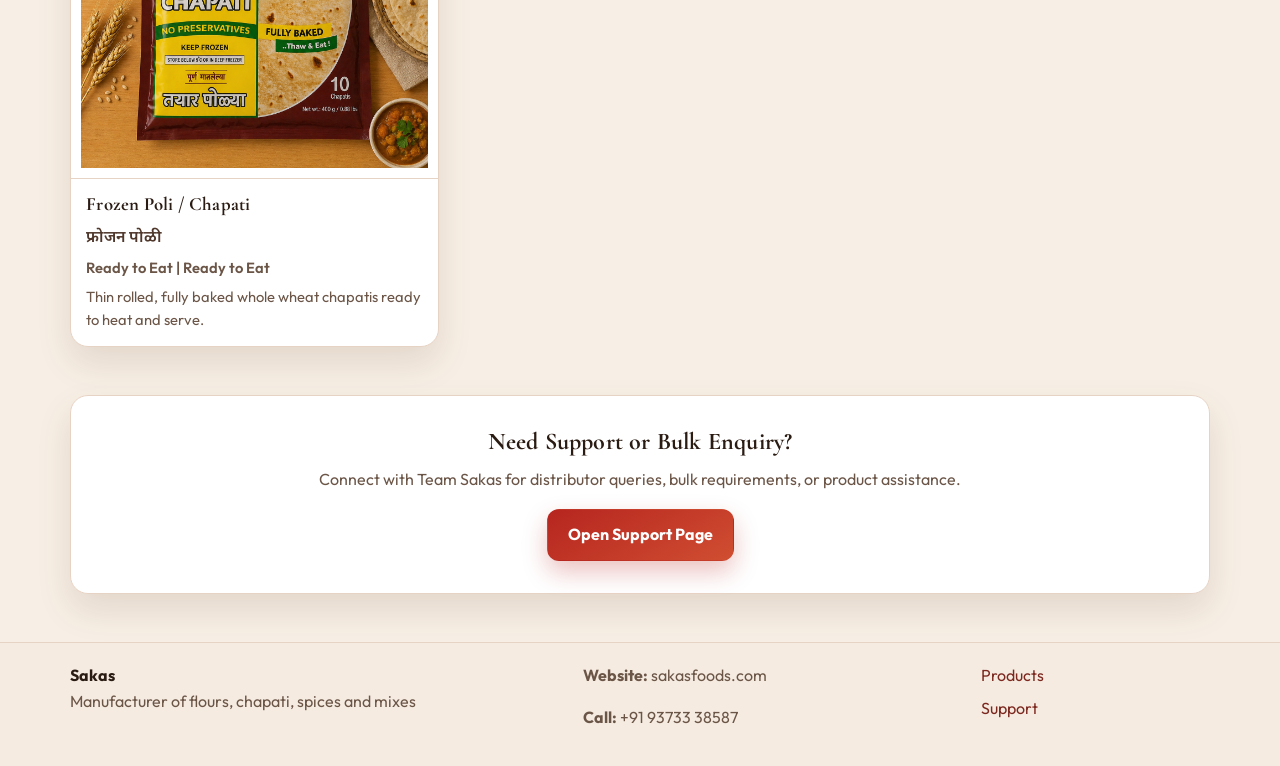
==== commit c2d8ef52: "Update server directory" ====
--- a/index.html
+++ b/index.html
@@ -1,9 +1,14 @@
-﻿<!DOCTYPE html>
+<!DOCTYPE html>
 <html lang="en">
 <head>
   <meta charset="UTF-8" />
   <meta name="viewport" content="width=device-width, initial-scale=1.0" />
-  <title>Sakas Foods | Premium Flours, Spices and Ready-to-Eat</title>
+  
+  <meta http-equiv="Cache-Control" content="no-cache, no-store, must-revalidate" />
+  <meta http-equiv="Pragma" content="no-cache" />
+  <meta http-equiv="Expires" content="0" />
+  <title>Sakas</title>
+  <link rel="icon" type="image/x-icon" href="./assets/favicon.ico" />
   <meta
     name="description"
     content="Shop the Sakas Foods range with real product images, quick browsing, and direct support."
@@ -11,7 +16,7 @@
   <link rel="preconnect" href="https://fonts.googleapis.com" />
   <link rel="preconnect" href="https://fonts.gstatic.com" crossorigin />
   <link
-    href="https://fonts.googleapis.com/css2?family=Cormorant+Garamond:wght@600;700&family=Outfit:wght@300;400;500;600;700&display=swap"
+    href="https://fonts.googleapis.com/css2?family=Cormorant+Garamond:wght@600;700&family=Noto+Sans+Devanagari:wght@400;500;600&family=Outfit:wght@300;400;500;600;700&display=swap"
     rel="stylesheet"
   />
   <link rel="stylesheet" href="./assets/styles.css" />
@@ -20,9 +25,8 @@
   <header class="site-header">
     <div class="container nav-wrap">
       <a class="brand" href="./index.html">
+        <div class="brand-text">
         <img class="brand-logo" src="./assets/Logo.jpg" alt="Sakas Foods logo" />
-        <div class="brand-text">
-          <strong>Sakas Foods</strong>
           <small>Trusted in Pune since 1986</small>
         </div>
       </a>
@@ -37,7 +41,7 @@
 
   <main>
     <section class="hero">
-      <section class="catalog-banner reveal delay-1" data-slider data-slider-delay="1000">
+      <section class="catalog-banner reveal delay-1" data-slider data-slider-delay="3000">
         <div class="catalog-slides">
           <div class="catalog-slide" data-slide>
             <img src="./assets/banner1.png" alt="Sakas Foods catalog banner 1" />
@@ -60,8 +64,6 @@
             </p>
           </div>
         </div>
-        <button class="slider-btn slider-btn-prev" type="button" aria-label="Previous catalog banner" data-prev-slide>&#10094;</button>
-        <button class="slider-btn slider-btn-next" type="button" aria-label="Next catalog banner" data-next-slide>&#10095;</button>
         <div class="slider-dots" role="tablist" aria-label="Catalog banner selector">
           <button class="slider-dot" type="button" role="tab" aria-selected="false" aria-label="Show catalog banner 1" data-slide-to="0"></button>
           <button class="slider-dot active" type="button" role="tab" aria-selected="true" aria-label="Show catalog banner 2" data-slide-to="1"></button>
@@ -82,13 +84,11 @@
         <section class="filters-panel reveal delay-1">
           <label>
             Search
-            <input type="text" id="searchInput" placeholder="Try: Lokwan, Thalipeeth, Nutri Mix" />
+            <input type="text" id="searchInput" placeholder="Try: Lokwan or लोकवन" />
           </label>
           <label>
             Category
-            <select id="categoryFilter">
-              <option value="all">All Categories</option>
-            </select>
+            <select id="categoryFilter"></select>
           </label>
         </section>
 
@@ -110,7 +110,7 @@
   <footer class="site-footer">
     <div class="container footer-grid">
       <div>
-        <strong>Sakas Foods</strong>
+        <strong>Sakas</strong>
         <p>Manufacturer of flours, chapati, spices and mixes</p>
       </div>
       <div>
@@ -125,6 +125,10 @@
   </footer>
 
   <script src="./assets/app.js"></script>
-  <script src="./assets/products.js"></script>
+  <script src="./assets/products.js?v=3"></script>
 </body>
 </html>
+
+
+
+
--- a/assets/styles.css
+++ b/assets/styles.css
@@ -1,4 +1,4 @@
-﻿:root {
+:root {
   --bg: #f7efe5;
   --surface: #ffffff;
   --surface-soft: #fff8f1;
@@ -128,7 +128,6 @@
 .hero {
   position: relative;
   overflow: hidden;
-  padding: 4rem 0 3.4rem;
 }
 
 .hero-grid {
@@ -409,8 +408,6 @@
 
 .catalog-banner {
   position: relative;
-  margin-top: 1.35rem;
-  border-radius: var(--radius);
   overflow: hidden;
   border: 1px solid var(--border);
   box-shadow: var(--shadow);
@@ -544,12 +541,14 @@
   padding: 0.95rem;
 }
 
-.product-content h3 {
-  margin-bottom: 0.35rem;
-  font-size: 1.2rem;
-  line-height: 1.25;
-}
-
+.product-name-local {
+  margin-bottom: 0.4rem;
+  font-size: 1rem;
+  line-height: 1.35;
+  color: #4f372b;
+  font-family: "Noto Sans Devanagari", "Outfit", sans-serif;
+  font-weight: 600;
+}
 .product-info {
   margin-bottom: 0.45rem;
   font-size: 0.92rem;
@@ -772,3 +771,4 @@
     font-size: 0.93rem;
   }
 }
+
